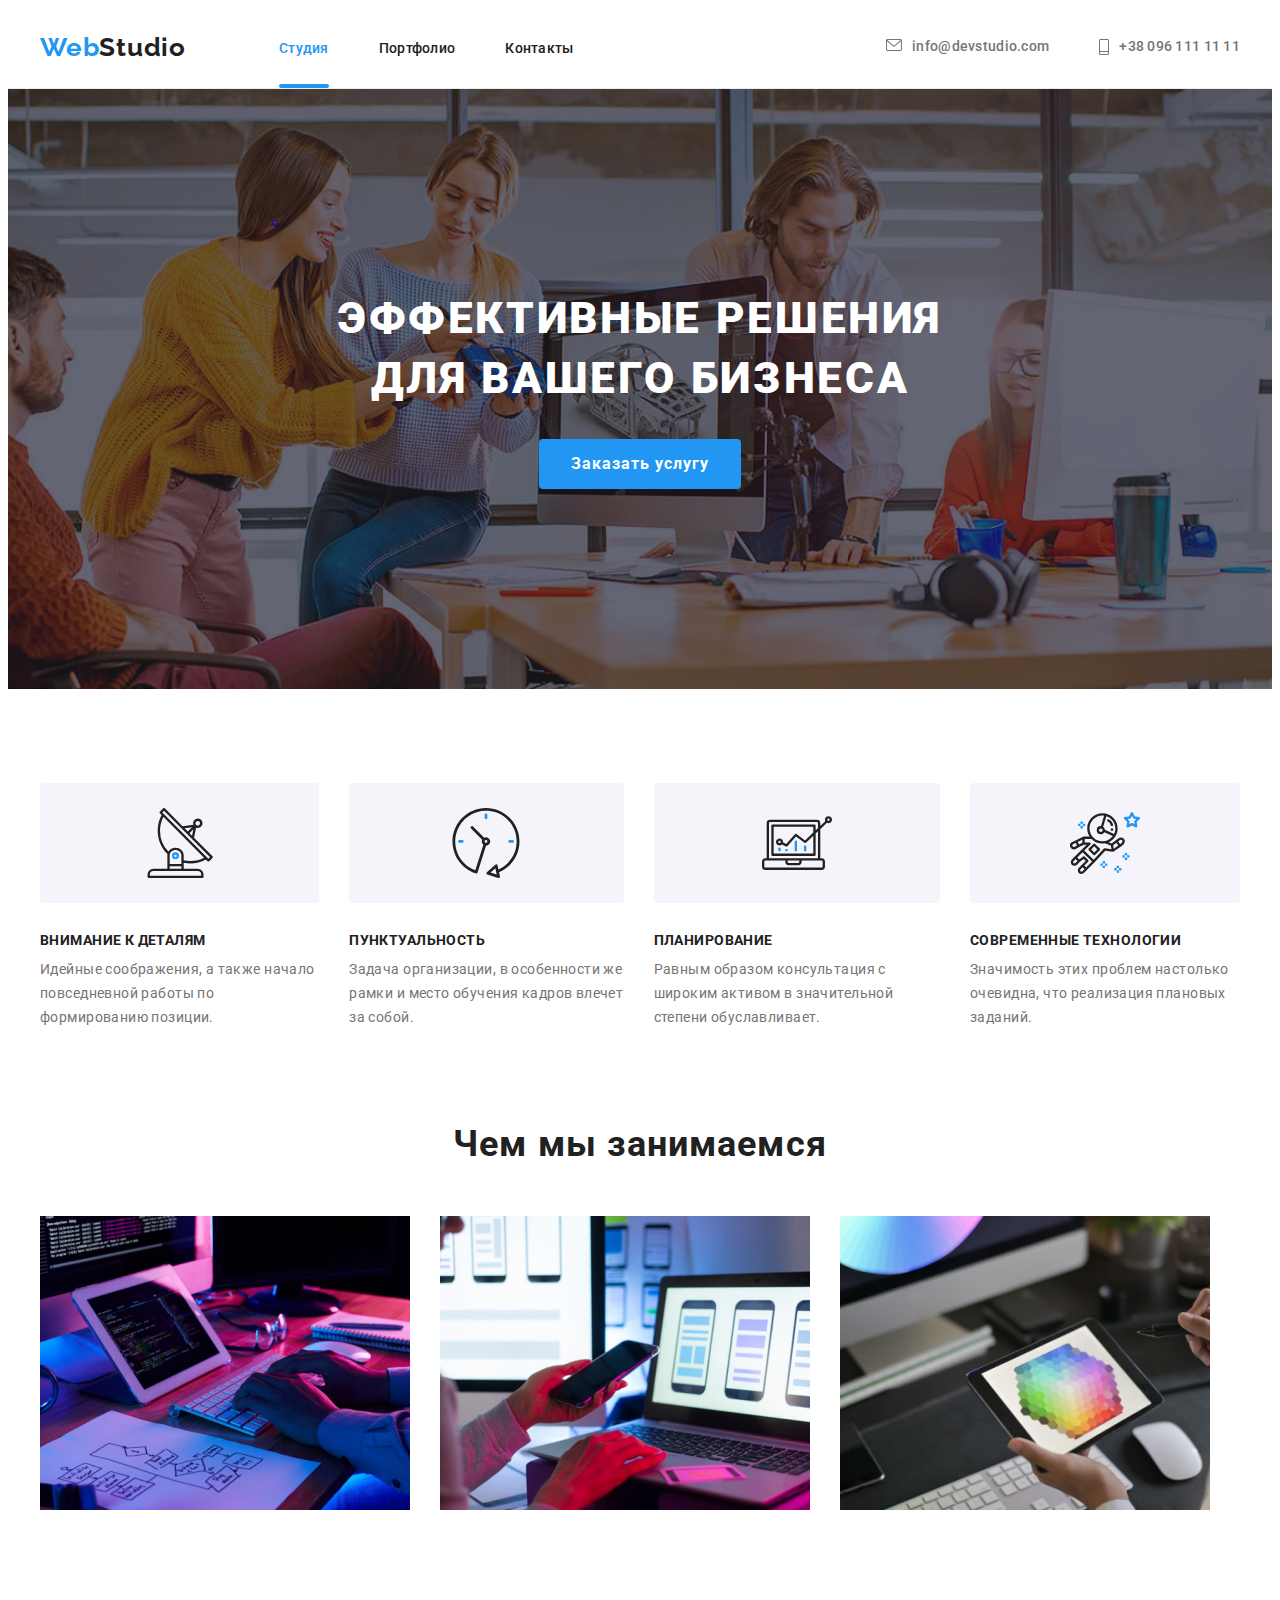
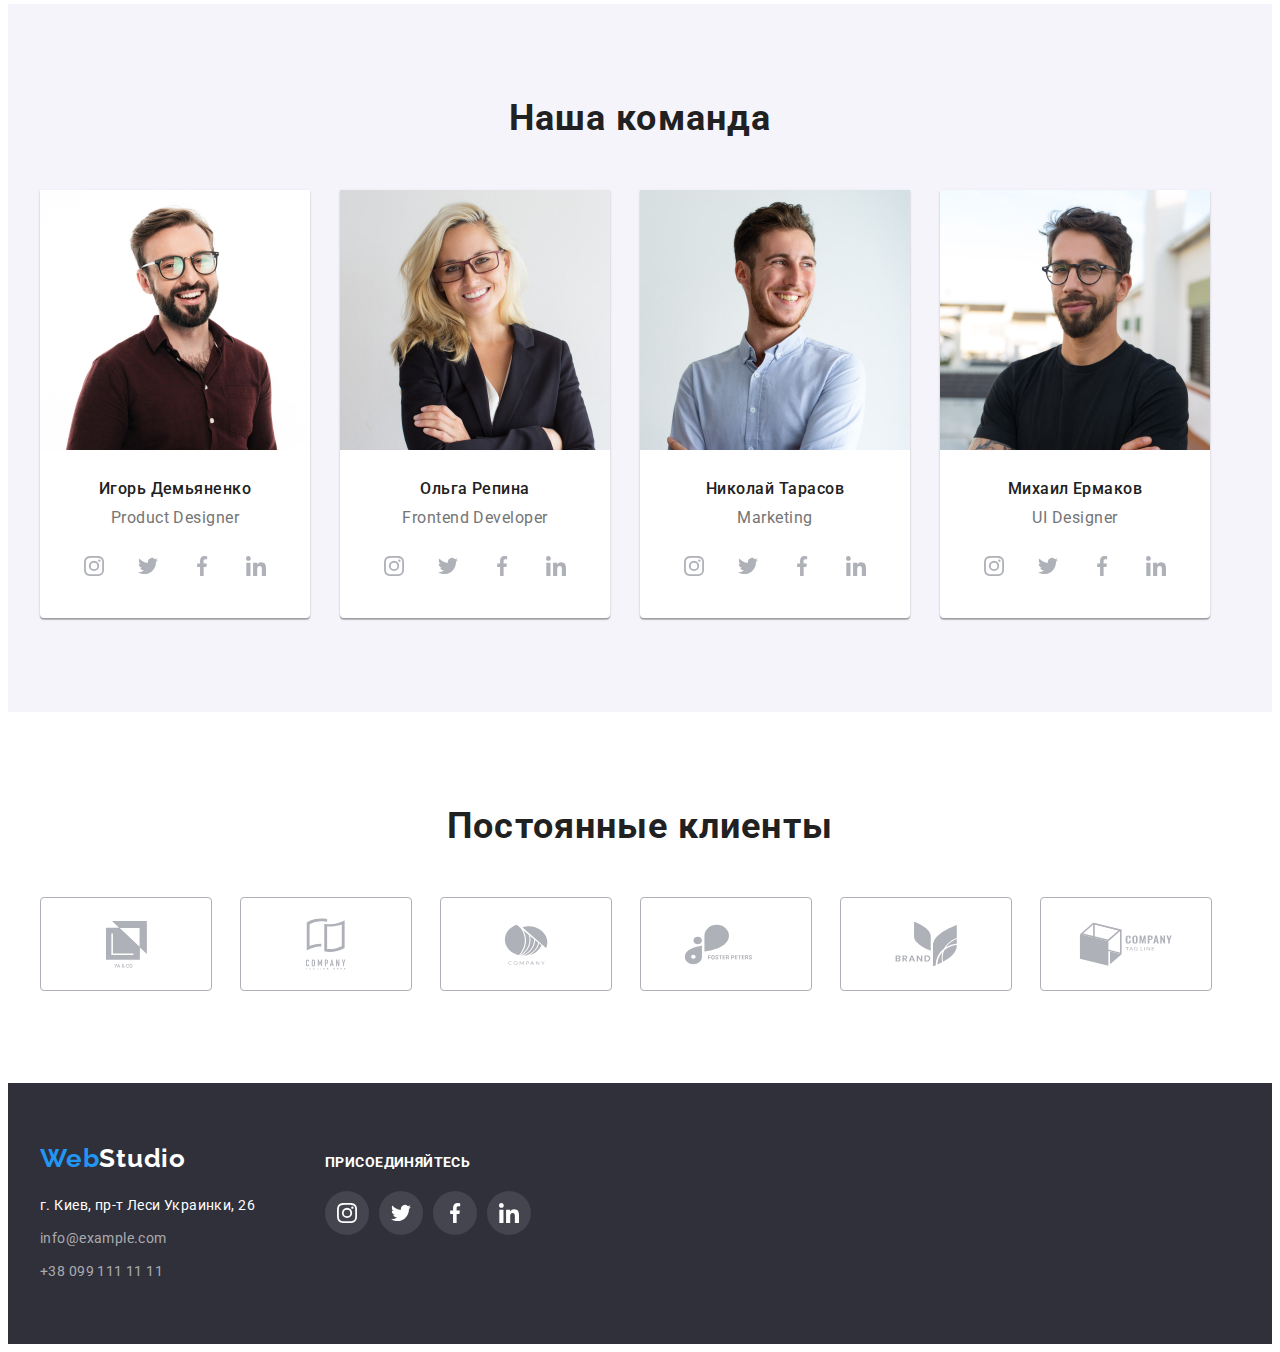
==== index.html @ 741b01f9 "Add files via upload" ====
<!DOCTYPE html>
<html lang="ru">

<head>
    <meta charset="UTF-8">
    <meta http-equiv="X-UA-Compatible" content="IE=edge">
    <meta name="viewport" content="width=device-width, initial-scale=1.0">
    <link rel="preconnect" href="https://fonts.googleapis.com">
    <link rel="preconnect" href="https://fonts.gstatic.com" crossorigin>
    <link rel="preconnect" href="https://fonts.googleapis.com">
    <link rel="preconnect" href="https://fonts.gstatic.com" crossorigin>
    <link href="https://fonts.googleapis.com/css2?family=Raleway:wght@100;200;300;600;700;800&family=Roboto:wght@400;500;700;900&display=swap" rel="stylesheet">
    <title>WebStudio</title>
    <link rel="stylesheet" href="https://cdnjs.cloudflare.com/ajax/libs/modern-normalize/1.1.0/modern-normalize.min.css" integrity="sha512-wpPYUAdjBVSE4KJnH1VR1HeZfpl1ub8YT/NKx4PuQ5NmX2tKuGu6U/JRp5y+Y8XG2tV+wKQpNHVUX03MfMFn9Q==" crossorigin="anonymous" referrerpolicy="no-referrer"
    />
    <link rel="stylesheet" href="./css/styles.css">

</head>

<body>
    <!--  HEADER  -->
    <header class="header box">
        <div class="container header-container">
            <a class="header-logo logo" href="./index.html" title="WebStudio"><span class="web">Web</span>Studio</a>
            <nav class="header-nav">
                <ul class="header-list">
                    <li class="header-item list">
                        <a href="./index.html" class="header-link link current" title="Студия">Студия</a>
                    </li>
                    <li class="header-item list">
                        <a href="./portfolio.html" class="header-link link" title="Портфолио">Портфолио</a>
                    </li>
                    <li class="header-item list">
                        <a href="#footer" class="header-link link" title="Контакты">Контакты</a>
                    </li>
                </ul>

            </nav>
            <ul class="header-list header-contacts">
                <li class="header-item list">
                    <a class="header-mail link" href="mailto:info@devstudio.com" title="info@devstudio.com"><svg class="header-soc-icon" width="16" height="12">
                        <use href="./image/main/icons.svg#icon-envelope"></use>
                        </svg>info@devstudio.com</a>
                </li>
                <li class="header-item list">
                    <a class="header-tel link" href="tel:+380961111111" title="+380961111111"><svg class="header-soc-icon" width="10" height="16">
                        <use href="./image/main/icons.svg#icon-Mobile"></use>
                        </svg>+38 096 111 11 11</a>
                </li>
            </ul>
        </div>

    </header>
    <main>
        <!-- HERO  -->
        <section class="hero box">
            <div class="container hero-container">
                <h1 class="hero-title">Эффективные решения <br> для вашего бизнеса</h1>
                <button type="button" class="hero-btn" data-modal-open>Заказать услугу</button></div>
        </section>
        <!-- BENEFITS  -->
        <section class="benefits box">
            <div class="container">
                <ul class="benefits-list">
                    <li class="benefits-item list">
                        <div class="benefits-soc-link link"><svg class="benefits-soc-icon" width="70" height="70">
                            <use href="./image/main/icons.svg#icon-antenna"></use>
                            </svg></div>
                        <h3 class="benefits-title title">Внимание к деталям</h3>
                        <p class="benefits-text">Идейные соображения, а также начало повседневной работы по формированию позиции.</p>
                    </li>

                    <li class="benefits-item list">
                        <div class="benefits-soc-link link"><svg class="benefits-soc-icon" width="70" height="70">
                            <use href="./image/main/icons.svg#icon-clock"></use>
                            </svg></div>
                        <h3 class="benefits-title title">Пунктуальность</h3>
                        <p class="benefits-text">Задача организации, в особенности же рамки и место обучения кадров влечет за собой.</p>
                    </li>

                    <li class="benefits-item list">
                        <div class="benefits-soc-link link"><svg class="benefits-soc-icon" width="70" height="70">
                            <use href="./image/main/icons.svg#icon-diagram"></use>
                            </svg></div>
                        <h3 class="benefits-title title">Планирование</h3>
                        <p class="benefits-text">Равным образом консультация с широким активом в значительной степени обуславливает.</p>
                    </li>

                    <li class="benefits-item list">
                        <div class="benefits-soc-link link"><svg class="benefits-soc-icon" width="70" height="70">
                            <use href="./image/main/icons.svg#icon-astronaut"></use>
                            </svg></div>
                        <h3 class="benefits-title title">Современные технологии</h3>
                        <p class="benefits-text">Значимость этих проблем настолько очевидна, что реализация плановых заданий.</p>
                    </li>
                </ul>
            </div>
        </section>
        <!-- WORK  -->
        <section class="work box">
            <div class="container">
                <h2 class="work-title title">Чем мы занимаемся</h2>
                <ul class="work-list">
                    <li class="work-item list"><img src="./image/main/img1.jpg" alt="work with laptop" width="370" height="294">
                        <div class="work-item-text">
                            <p>Десктопные приложения</p>
                        </div>
                    </li>
                    <li class="work-item list"><img src="./image/main/img2.jpg" alt="work with mobile" width="370" height="294">
                        <div class="work-item-text">
                            <p>Мобильные приложения</p>
                        </div>
                    </li>
                    <li class="work-item list"><img src="./image/main/img3.jpg" alt="work with tablet" width="370" height="294">
                        <div class="work-item-text">
                            <p>Дизайнерские решения</p>
                        </div>
                    </li>
                </ul>
            </div>
        </section>
        <!--  TEAM  -->
        <section class="team box">
            <div class="container">
                <h2 class="title">Наша команда</h2>
                <ul class="team-list">
                    <li class="team-item list">
                        <img src="./image/main/photo1.jpg" alt="Игорь Демьяненко" width="270" height="260">

                        <div class="team-item-text">
                            <h3 class="team-item-title ">Игорь Демьяненко</h3>
                            <p lang="en" class="team-text">Product Designer</p>
                            <ul class="team-soc-list list">
                                <li class="team-soc-item"><a href="" class="team-soc-link link"><svg class="team-soc-icon" width="20" height="20">
                                    <use href="./image/main/icons.svg#icon-instagram"></use>
                                    </svg></a></li>
                                <li class="team-soc-item">
                                    <a href="" class="team-soc-link link"><svg class="team-soc-icon" width="20" height="20">
                                        <use href="./image/main/icons.svg#icon-twitter"></use>
                                        </svg></a>
                                </li>
                                <li class="team-soc-item">
                                    <a href="" class="team-soc-link link"><svg class="team-soc-icon" width="20" height="20">
                                        <use href="./image/main/icons.svg#icon-facebook"></use>
                                        </svg></a>
                                </li>
                                <li class="team-soc-item">
                                    <a href="" class="team-soc-link link"><svg class="team-soc-icon" width="20" height="20">
                                        <use href="./image/main/icons.svg#icon-linkedin"></use>
                                        </svg></a>
                                </li>
                            </ul>
                        </div>
                    </li>
                    <li class="team-item list">
                        <img src="./image/main/photo2.jpg" alt="Ольга Репина" width="270" height="260">
                        <div class="team-item-text">
                            <h3 class="team-item-title ">Ольга Репина</h3>
                            <p lang="en" class="team-text">Frontend Developer</p>
                            <ul class="team-soc-list list">
                                <li class="team-soc-item"><a href="" class="team-soc-link link"><svg class="team-soc-icon" width="20" height="20">
                                    <use href="./image/main/icons.svg#icon-instagram"></use>
                                    </svg></a></li>
                                <li class="team-soc-item">
                                    <a href="" class="team-soc-link link"><svg class="team-soc-icon" width="20" height="20">
                                        <use href="./image/main/icons.svg#icon-twitter"></use>
                                        </svg></a>
                                </li>
                                <li class="team-soc-item">
                                    <a href="" class="team-soc-link link"><svg class="team-soc-icon" width="20" height="20">
                                        <use href="./image/main/icons.svg#icon-facebook"></use>
                                        </svg></a>
                                </li>
                                <li class="team-soc-item">
                                    <a href="" class="team-soc-link link"><svg class="team-soc-icon" width="20" height="20">
                                        <use href="./image/main/icons.svg#icon-linkedin"></use>
                                        </svg></a>
                                </li>
                            </ul>
                        </div>

                    </li>
                    <li class="team-item list">
                        <img src="./image/main/photo3.jpg" alt="Николай Тарасов" width="270" height="260">
                        <div class="team-item-text">
                            <h3 class="team-item-title ">Николай Тарасов</h3>
                            <p lang="en" class="team-text">Marketing</p>
                            <ul class="team-soc-list list">
                                <li class="team-soc-item"><a href="" class="team-soc-link link"><svg class="team-soc-icon" width="20" height="20">
                                    <use href="./image/main/icons.svg#icon-instagram"></use>
                                    </svg></a></li>
                                <li class="team-soc-item">
                                    <a href="" class="team-soc-link link"><svg class="team-soc-icon" width="20" height="20">
                                        <use href="./image/main/icons.svg#icon-twitter"></use>
                                        </svg></a>
                                </li>
                                <li class="team-soc-item">
                                    <a href="" class="team-soc-link link"><svg class="team-soc-icon" width="20" height="20">
                                        <use href="./image/main/icons.svg#icon-facebook"></use>
                                        </svg></a>
                                </li>
                                <li class="team-soc-item">
                                    <a href="" class="team-soc-link link"><svg class="team-soc-icon" width="20" height="20">
                                        <use href="./image/main/icons.svg#icon-linkedin"></use>
                                        </svg></a>
                                </li>
                            </ul>
                        </div>

                    </li>
                    <li class="team-item list">
                        <img src="./image/main/photo4.jpg" alt="Михаил Ермаков" width="270" height="260">
                        <div class="team-item-text">
                            <h3 class="team-item-title ">Михаил Ермаков</h3>
                            <p lang="en" class="team-text">UI Designer</p>
                            <ul class="team-soc-list list">
                                <li class="team-soc-item"><a href="" class="team-soc-link link"><svg class="team-soc-icon" width="20" height="20">
                                    <use href="./image/main/icons.svg#icon-instagram"></use>
                                    </svg></a></li>
                                <li class="team-soc-item">
                                    <a href="" class="team-soc-link link"><svg class="team-soc-icon" width="20" height="20">
                                        <use href="./image/main/icons.svg#icon-twitter"></use>
                                        </svg></a>
                                </li>
                                <li class="team-soc-item">
                                    <a href="" class="team-soc-link link"><svg class="team-soc-icon" width="20" height="20">
                                        <use href="./image/main/icons.svg#icon-facebook"></use>
                                        </svg></a>
                                </li>
                                <li class="team-soc-item">
                                    <a href="" class="team-soc-link link"><svg class="team-soc-icon" width="20" height="20">
                                        <use href="./image/main/icons.svg#icon-linkedin"></use>
                                        </svg></a>
                                </li>
                            </ul>
                        </div>

                    </li>
                </ul>
            </div>
        </section>
        <section class="customers">
            <div class="container">
                <h2 class="title">Постоянные клиенты</h2>
                <ul class="customers-list list">
                    <li class="customers-item">
                        <a href="" class="customers-soc-link link"><svg class="customers-soc-icon" width="41" height="47">
                            <use href="./image/main/icons.svg#icon-union"></use>
                            </svg>
                        </a>
                    </li>
                    <li class="customers-item">
                        <a href="" class="customers-soc-link link"><svg class="customers-soc-icon" width="40" height="52">
                            <use href="./image/main/icons.svg#icon-tagline"></use>
                            </svg>
                        </a>
                    </li>
                    <li class="customers-item">
                        <a href="" class="customers-soc-link link"><svg class="customers-soc-icon" width="44" height="41">
                            <use href="./image/main/icons.svg#icon-company"></use>
                            </svg>
                        </a>
                    </li>
                    <li class="customers-item">
                        <a href="" class="customers-soc-link link"><svg class="customers-soc-icon" width="85" height="41">
                            <use href="./image/main/icons.svg#icon-foster"></use>
                            </svg>
                        </a>
                    </li>
                    <li class="customers-item">
                        <a href="" class="customers-soc-link link"><svg class="customers-soc-icon" width="63" height="46">
                            <use href="./image/main/icons.svg#icon-brand"></use>
                            </svg>
                        </a>
                    </li>
                    <li class="customers-item">
                        <a href="" class="customers-soc-link link"><svg class="customers-soc-icon" width="94" height="44">
                            <use href="./image/main/icons.svg#icon-taglines"></use>
                            </svg>
                        </a>
                    </li>
                </ul>
            </div>
        </section>
    </main>
    <!--  FOOTER  -->
    <footer id="footer" class="footer box">
        <div class="container footer-container">
            <div class="footer-left">
                <a class="footer-logo logo" href="./index.html" title="WebStudio"><span class="web">Web</span>Studio</a>
                <address class="footer-adress">
                <ul class="footer-list">
                    <li class="footer-item  list"><a class="footer-link address link" href="https://goo.gl/maps/a2TNtpJiLEumgx8t8" target="_blank" rel="noopener nofollow noreferree">г. Киев, пр-т Леси Украинки, 26</a></li>
                    <li class="footer-item list"><a class="footer-link link" href="mailto:info@example.com" title="info@devstudio.com">info@example.com</a></li>
                        <li class="footer-item list"><a class="footer-link link" href="tel:+380991111111" title="+38 099 111 11 11">+38 099 111 11 11</a></li> 
                </ul>
            </address></div>
            <div class="footer-right">
                <h3 class="footer-title">присоединяйтесь</h3>
                <ul class="footer-soc-list list">
                    <li class="footer-soc-item"><a href="" class="footer-soc-link link"><svg class="team-soc-icon" width="20" height="20">
        <use href="./image/main/icons.svg#icon-instagram"></use>
        </svg></a></li>
                    <li class="footer-soc-item">
                        <a href="" class="footer-soc-link link"><svg class="footer-soc-icon" width="20" height="20">
            <use href="./image/main/icons.svg#icon-twitter"></use>
            </svg></a>
                    </li>
                    <li class="footer-soc-item">
                        <a href="" class="footer-soc-link link"><svg class="footer-soc-icon" width="20" height="20">
            <use href="./image/main/icons.svg#icon-facebook"></use>
            </svg></a>
                    </li>
                    <li class="footer-soc-item">
                        <a href="" class="footer-soc-link link"><svg class="footer-soc-icon" width="20" height="20">
            <use href="./image/main/icons.svg#icon-linkedin"></use>
            </svg></a>
                    </li>
                </ul>
            </div>
        </div>
    </footer>
    <div class="backdrop is-hidden" data-modal>
        <div class="modal">
            <button class="close" data-modal-close><img src="./image/main/close.svg" alt="close"></button>
        </div>
    </div>
    <script src="./js/modal.js"></script>
</body>

</html>
---- css/styles.css ----
:root {
    --accent-color: #2196F3;
}

body {
    font-family: 'Roboto', sans-serif;
    color: #212121;
}

h1,
h2,
h3,
h4,
h5,
h6,
p {
    margin: 0;
    padding: 0;
}

.container {
    width: 1200px;
    margin-left: auto;
    margin-right: auto;
    padding: 0 15px;
}

ul,
ol {
    margin: 0;
    padding-left: 0;
}

img {
    display: block;
}

.list {
    list-style: none;
}

.link {
    text-decoration: none;
}

.logo {
    text-decoration: none;
    color: #212121;
    font-family: 'Raleway', sans-serif;
    font-weight: 700;
    font-size: 26px;
    line-height: 1.19;
    letter-spacing: 0.03em;
}

.web {
    color: #2196F3;
}

.title {
    font-weight: 700;
    font-size: 36px;
    line-height: 1.16;
    letter-spacing: 0.03em;
    margin-bottom: 50px;
    text-align: center;
}


/* ------------------HEADER--------------------- */

.header {
    border-bottom: 1px solid #ECECEC;
    padding-top: 24px;
    padding-bottom: 25px;
}

.header-container {
    display: flex;
    align-items: center;
}

.header-logo {
    margin-right: 93px;
}

.header-list {
    display: flex;
}

.header-contacts {
    margin-left: auto;
}

.header-item:not(:last-child) {
    margin-right: 50px;
}

.header-link {
    font-weight: 500;
    font-size: 14px;
    line-height: 1.14;
    letter-spacing: 0.02em;
    color: #212121;
    padding-top: 32px;
    padding-bottom: 32px;
    position: relative;
    transition: color 250ms cubic-bezier(0.4, 0, 0.2, 1);
}

.header-link::after {
    content: '';
    position: absolute;
    left: 0;
    bottom: 0;
    width: 100%;
    height: 4px;
    background-color: #2196F3;
    border-radius: 2px;
    opacity: 0;
    transition: opacity 250ms cubic-bezier(0.4, 0, 0.2, 1);
}

.current {
    color: var(--accent-color);
}

.current::after {
    content: '';
    position: absolute;
    left: 0;
    bottom: 0;
    width: 100%;
    height: 4px;
    background-color: #2196F3;
    border-radius: 2px;
    opacity: 1;
}

.header-mail,
.header-tel {
    font-weight: 500;
    font-size: 14px;
    line-height: 1.14;
    letter-spacing: 0.02em;
    color: #757575;
    display: flex;
    flex-direction: row;
    fill: currentColor;
    transition: color 250ms cubic-bezier(0.4, 0, 0.2, 1);
}

.header-soc-icon {
    fill: currentColor;
    margin-right: 10px;
}

.header-link:hover,
.header-mail:hover,
.header-tel:hover,
.header-link:focus,
.header-mail:focus,
.header-tel:focus {
    color: var(--accent-color);
}

.header-link:hover::after,
.header-link:focus::after {
    opacity: 1;
}


/* ------------------HERO--------------------- */

.hero {
    background-color: #2F303A;
    padding-top: 200px;
    padding-bottom: 200px;
    text-align: center;
    background-image: linear-gradient(rgba(47, 48, 58, 0.4), rgba(47, 48, 58, 0.4)), url(../image/main/bghero.jpg);
    background-size: cover;
    background-repeat: no-repeat;
    background-position: center;
    max-width: 1600px;
    margin: 0 auto;
}

.hero-title {
    font-weight: 900;
    font-size: 44px;
    line-height: 1.36;
    letter-spacing: 0.06em;
    text-transform: uppercase;
    color: #fff;
    margin-bottom: 30px;
}

.hero-btn {
    font-family: inherit;
    font-weight: 700;
    font-size: 16px;
    line-height: 1.87;
    letter-spacing: 0.06em;
    border-radius: 4px;
    border: none;
    padding: 10px 32px;
    cursor: pointer;
    background-color: var(--accent-color);
    color: #fff;
}

.hero-btn:hover,
.hero-btn:focus {
    box-shadow: 0px 4px 4px rgba(0, 0, 0, 0.15);
}


/* ------------------BENEFITS--------------------- */

.benefits {
    padding-top: 94px;
}

.benefits-list {
    display: flex;
}

.benefits-item {
    min-width: 270px;
}

.benefits-item:not(:last-child) {
    margin-right: 30px;
}

.benefits-soc-link {
    display: flex;
    align-items: center;
    justify-content: center;
    background-color: #F5F4FA;
    border-radius: 4px;
    width: 100%;
    height: 120px;
    margin-bottom: 30px;
}

.benefits-title {
    font-weight: 700;
    font-size: 14px;
    line-height: 1.14;
    letter-spacing: 0.03em;
    text-transform: uppercase;
    margin-bottom: 10px;
    text-align: left;
}

.benefits-text {
    font-size: 14px;
    line-height: 1.71;
    letter-spacing: 0.03em;
    color: #757575;
}


/* ------------------WORK--------------------- */

.work {
    padding-top: 94px;
    padding-bottom: 94px;
    text-align: center;
}

.work-title {
    margin-bottom: 50px;
}

.work-list {
    display: flex;
    flex-wrap: wrap;
}

.work-item {
    flex-basis: calc(100% / 4 - 30px);
    margin-right: 30px;
    position: relative;
}

.work-item:nth-child(3n) {
    margin-right: 0;
}

.work-item-text::before {
    content: '';
    position: absolute;
    width: 100%;
    height: 100%;
    left: 0;
    bottom: 0;
    opacity: 0;
}

.work-item-text p {
    position: absolute;
    left: 0;
    bottom: 0;
    opacity: 0;
    width: 100%;
    padding-top: 23px;
    padding-bottom: 23px;
    font-weight: 700;
    font-size: 14px;
    line-height: 1.14;
    letter-spacing: 0.03em;
    text-transform: uppercase;
    color: #FFFFFF;
    z-index: 1;
    background-color: rgba(47, 48, 58, 0.8);
    transition: opacity 250ms cubic-bezier(0.4, 0, 0.2, 1);
}

.work-item:hover .work-item-text p {
    opacity: 1;
}


/* ------------------TEAM--------------------- */

.team {
    padding-top: 94px;
    padding-bottom: 94px;
    background-color: #F5F4FA;
}

.team-list {
    display: flex;
    flex-wrap: wrap;
}

.team-item {
    max-width: 270px;
    background-color: #fff;
    border-radius: 0px 0px 4px 4px;
    flex-basis: calc(100% / 4 - 30px);
    margin-right: 30px;
    box-shadow: 0px 1px 3px rgba(0, 0, 0, 0.12), 0px 1px 1px rgba(0, 0, 0, 0.14), 0px 2px 1px rgba(0, 0, 0, 0.2);
}

.team-item:nth-child(4n) {
    margin-right: 0;
}

.team-item-text {
    padding-top: 30px;
    padding-bottom: 30px;
    text-align: center;
}

.team-item-title {
    font-size: 16px;
    font-weight: 500;
    line-height: 1.18;
    letter-spacing: 0.03em;
    margin-bottom: 10px;
}

.team-text {
    line-height: 1.18;
    letter-spacing: 0.03em;
    color: #757575;
    margin-bottom: 16px;
}

.team-soc-list {
    display: flex;
    justify-content: center;
}

.team-soc-item {
    width: 44px;
    height: 44px;
    margin-right: 10px;
}

.team-soc-item:last-child {
    margin-right: 0;
}

.team-soc-link {
    width: 100%;
    height: 100%;
    background-color: #FFFFFF;
    border-radius: 50%;
    display: flex;
    align-items: center;
    justify-content: center;
    color: #AFB1B8;
    transition: color 250ms cubic-bezier(0.4, 0, 0.2, 1), background-color 250ms cubic-bezier(0.4, 0, 0.2, 1);
}

.team-soc-icon {
    fill: currentColor;
}

.team-soc-link:hover,
.team-soc-link:focus {
    color: #FFFFFF;
    background-color: var(--accent-color);
}


/* ------------------CUSTOMERS--------------------- */

.customers {
    padding-top: 94px;
    padding-bottom: 94px;
}

.customers-list {
    display: flex;
}

.customers-item {
    width: 170px;
    height: 92px;
}

.customers-item:not(:last-child) {
    margin-right: 30px;
}

.customers-soc-link {
    display: flex;
    align-items: center;
    justify-content: center;
    width: 100%;
    height: 100%;
    border: 1px solid #AFB1B8;
    border-radius: 4px;
    color: #afb1b8;
    transition: color 250ms cubic-bezier(0.4, 0, 0.2, 1), border 250ms cubic-bezier(0.4, 0, 0.2, 1);
}

.customers-soc-icon {
    fill: currentColor;
}

.customers-soc-link:hover,
.customers-soc-link:focus {
    color: var(--accent-color);
    border: 1px solid var(--accent-color);
}


/* ------------------FOOTER--------------------- */

.footer {
    background-color: #2F303A;
    padding-top: 60px;
    padding-bottom: 60px;
}

.footer-container {
    display: flex;
    align-items: baseline;
}

.footer-logo {
    display: inline-block;
    color: #fff;
    margin-bottom: 20px;
}

address {
    font-style: normal;
    font-size: 14px;
    line-height: 1.71;
    letter-spacing: 0.03em;
}

.footer-item:not(:last-child) {
    margin-bottom: 9px;
}

.footer-link {
    color: rgba(255, 255, 255, 0.6);
}

.address {
    color: #fff;
}

.footer-right {
    margin-left: 70px;
}

.footer-title {
    font-size: 14px;
    line-height: 1.14;
    letter-spacing: 0.03em;
    text-transform: uppercase;
    color: #FFFFFF;
    margin-bottom: 20px;
}

.footer-soc-list {
    display: flex;
}

.footer-soc-list {
    display: flex;
    justify-content: center;
}

.footer-soc-item {
    width: 44px;
    height: 44px;
    margin-right: 10px;
}

.footer-soc-item:last-child {
    margin-right: 0;
}

.footer-soc-link {
    width: 100%;
    height: 100%;
    background-color: rgba(255, 255, 255, 0.1);
    border-radius: 50%;
    display: flex;
    align-items: center;
    justify-content: center;
    color: #FFF;
    transition: background-color 250ms cubic-bezier(0.4, 0, 0.2, 1);
}

.footer-soc-icon {
    fill: currentColor;
}

.footer-soc-link:hover,
.footer-soc-link:focus {
    background-color: var(--accent-color);
}


/* ------------------PORTFOLIO--------------------- */

.portfolio {
    padding-top: 94px;
    padding-bottom: 94px;
}

.portfolio-list-button {
    display: flex;
    justify-content: center;
    margin-bottom: 50px;
    border-radius: 4px;
}

.portfolio-button button {
    font-family: inherit;
    border: none;
    font-weight: 500;
    font-size: 16px;
    line-height: 1.62;
    letter-spacing: 0.03em;
    border-radius: 4px;
    background-color: #F5F4FA;
    padding: 6px 22px;
    cursor: pointer;
    box-shadow: none;
    transition: color 250ms cubic-bezier(0.4, 0, 0.2, 1), background-color 250ms cubic-bezier(0.4, 0, 0.2, 1), box-shadow 250ms cubic-bezier(0.4, 0, 0.2, 1);
}

.portfolio-button:not(:last-child) {
    margin-right: 8px;
}

.portfolio-button button:hover,
.portfolio-button button:focus {
    background-color: var(--accent-color);
    box-shadow: 0px 3px 1px rgba(0, 0, 0, 0.1), 0px 1px 2px rgba(0, 0, 0, 0.08), 0px 2px 2px rgba(0, 0, 0, 0.12);
    color: #fff;
}

.portfolio-card-text {
    padding: 20px 24px;
    border: 1px solid #EEEEEE;
    border-top: none;
}

.portfolio-list {
    display: flex;
    flex-wrap: wrap;
}

.portfolio-item {
    max-width: 370px;
    flex-basis: calc(100% / 3 - 30px);
    margin-left: 30px;
    margin-top: 30px;
}

.portfolio-item a {
    display: block;
    text-decoration: none;
    transition: box-shadow 250ms cubic-bezier(0.4, 0, 0.2, 1);
}

.portfolio-item a:hover,
.portfolio-item a:focus,
.portfolio-item a:hover .portfolio-item-hover-text,
.portfolio-item a:focus .portfolio-item-hover-text,
.portfolio-button:hover,
.portfolio-button:focus {
    opacity: 1;
    transform: translateY(0);
    box-shadow: 0px 1px 1px rgba(0, 0, 0, 0.12), 0px 4px 4px rgba(0, 0, 0, 0.06), 1px 4px 6px rgba(0, 0, 0, 0.16);
}

.portfolio-item:nth-child(3n + 1) {
    margin-left: 0;
}

.portfolio-item:nth-child(-n + 3) {
    margin-top: 0;
}

.portfolio-item-img {
    position: relative;
    overflow: hidden;
}

.portfolio-item-hover-text {
    position: absolute;
    padding: 63px 24px;
    top: 0;
    left: 0;
    opacity: 0;
    width: 100%;
    height: 100%;
    font-size: 18px;
    line-height: 1.56;
    letter-spacing: 0.03em;
    color: #FFFFFF;
    background-color: rgba(33, 150, 243, 0.9);
    transform: translateY(100%);
    transition: opacity 250ms cubic-bezier(0.4, 0, 0.2, 1), transform 250ms cubic-bezier(0.4, 0, 0.2, 1);
}

.portfolio-item-title {
    font-weight: 700;
    font-size: 18px;
    line-height: 2;
    letter-spacing: 0.06em;
    margin-bottom: 4px;
    color: #212121;
}

.portfolio-item-text {
    line-height: 1.88;
    letter-spacing: 0.03em;
    color: #757575;
}


/* ------------------BACKDROP--------------------- */

.backdrop {
    position: fixed;
    top: 0;
    left: 0;
    width: 100%;
    height: 100%;
    background-color: rgba(0, 0, 0, 0.2);
    transition: opacity 250ms cubic-bezier(0.4, 0, 0.2, 1), visibility 250ms cubic-bezier(0.4, 0, 0.2, 1);
}

.backdrop.is-hidden {
    visibility: hidden;
    opacity: 0;
    pointer-events: none;
}

.backdrop.is-hidden .modal {
    transform: translate(-50%, -50%) scale(0.9);
}

.modal {
    position: relative;
    position: absolute;
    top: 50%;
    left: 50%;
    min-width: 528px;
    min-height: 581px;
    background-color: #fff;
    box-shadow: 0px 1px 3px rgba(0, 0, 0, 0.12), 0px 1px 1px rgba(0, 0, 0, 0.14), 0px 2px 1px rgba(0, 0, 0, 0.2);
    border-radius: 4px;
    transform: translate(-50%, -50%) scale(1);
    transition: transform 250ms cubic-bezier(0.4, 0, 0.2, 1);
}

.modal button {
    cursor: pointer;
    padding: 0;
    background-color: #fff;
    border: none;
    position: absolute;
    right: 0;
    top: 0;
    margin-top: 8px;
    margin-right: 8px;
    border-radius: 25px;
}

.close img {
    border-radius: 25px;
}
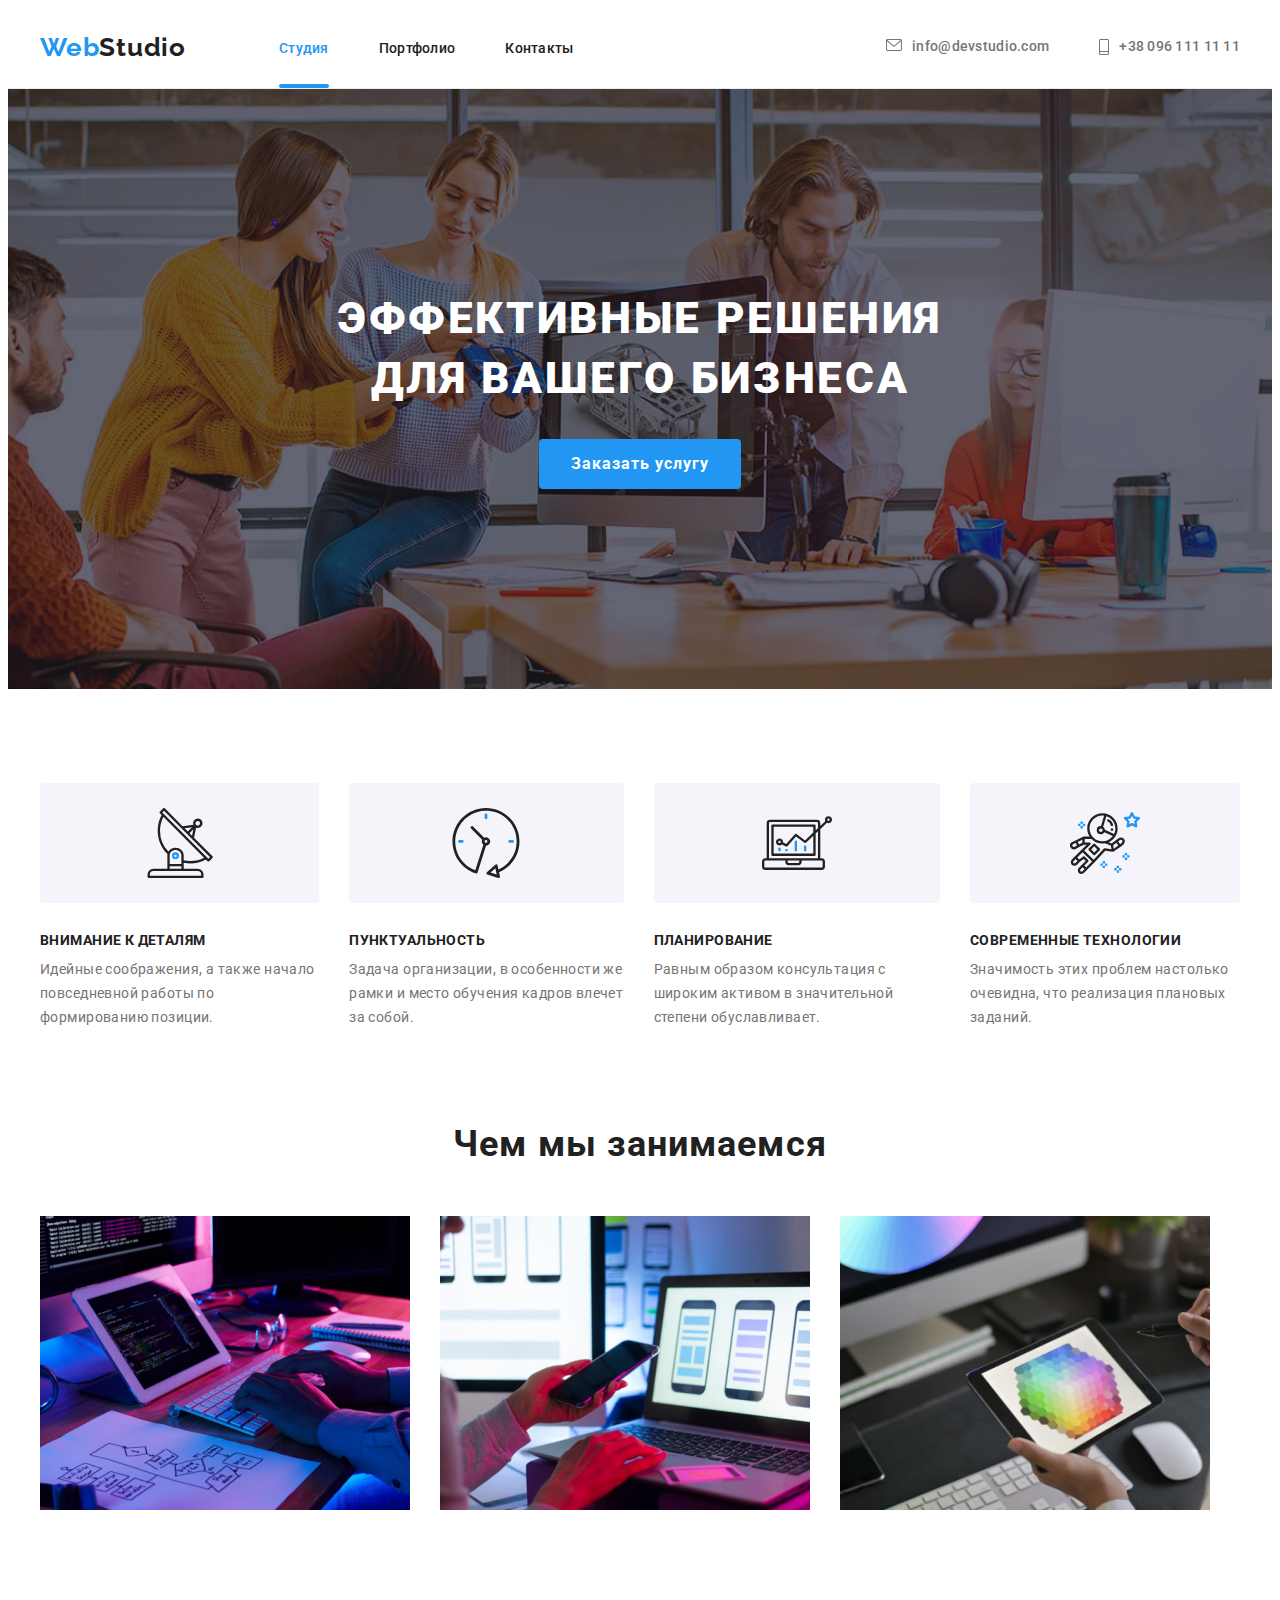
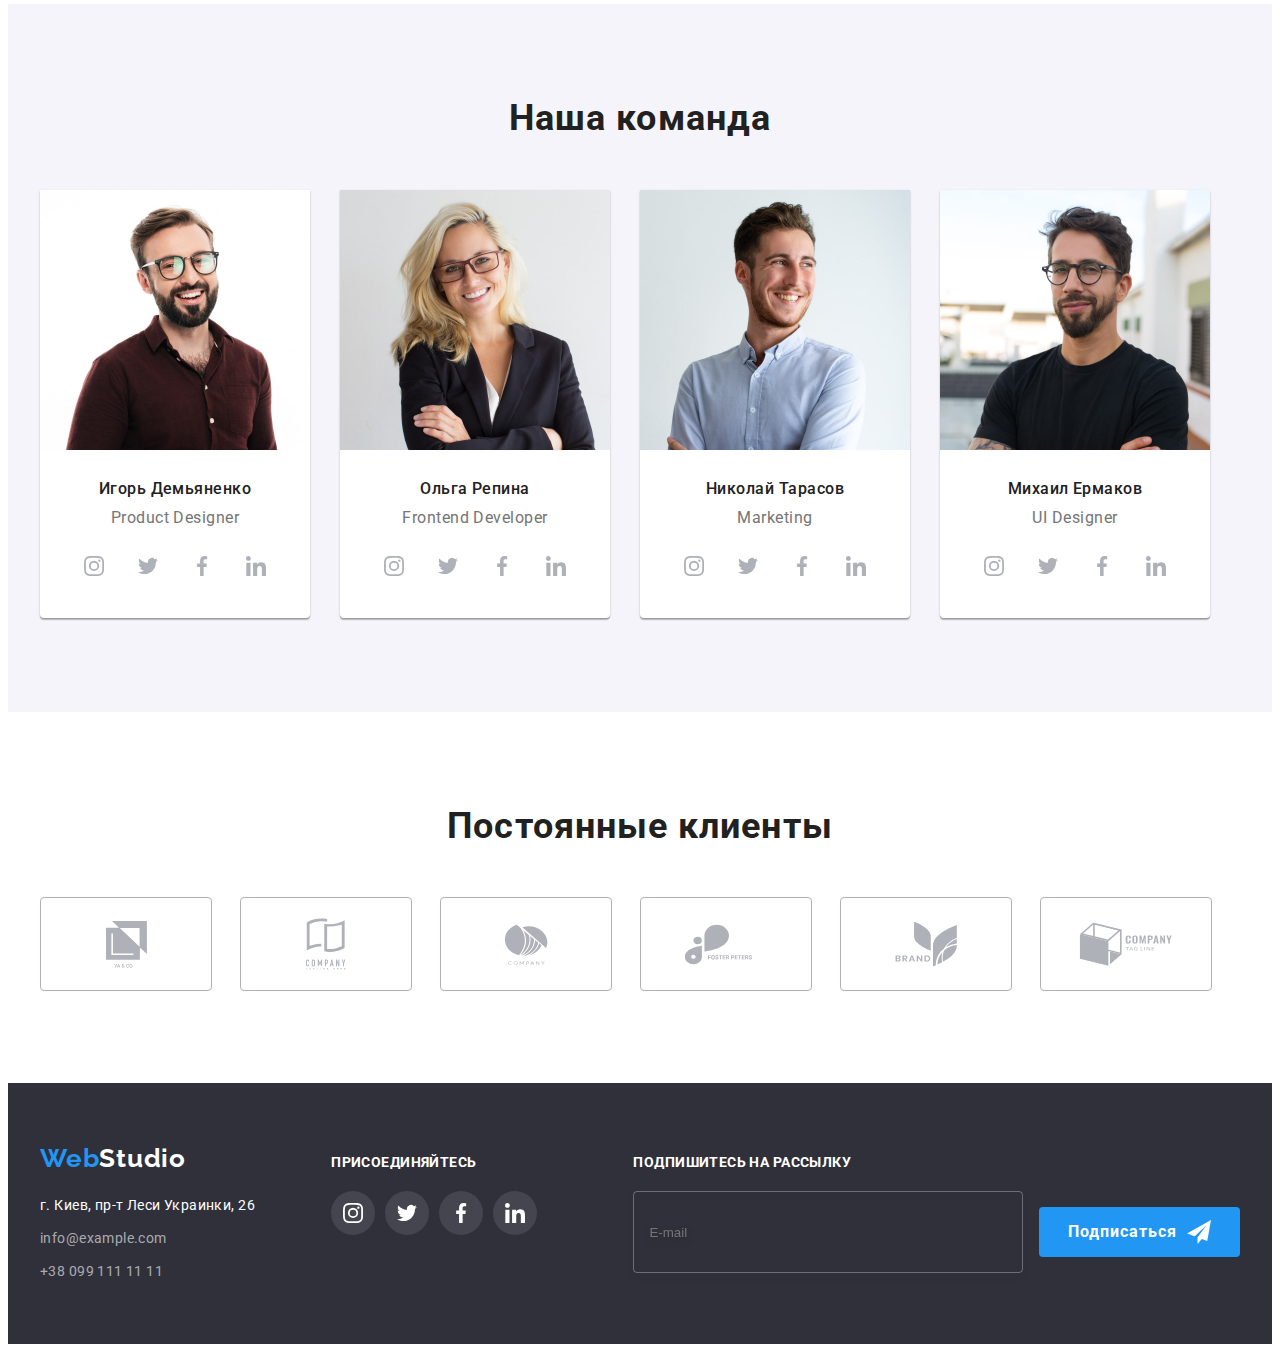
==== commit c0808240: "add input form" ====
--- a/index.html
+++ b/index.html
@@ -295,7 +295,7 @@
                         <li class="footer-item list"><a class="footer-link link" href="tel:+380991111111" title="+38 099 111 11 11">+38 099 111 11 11</a></li> 
                 </ul>
             </address></div>
-            <div class="footer-right">
+            <div class="footer-center">
                 <h3 class="footer-title">присоединяйтесь</h3>
                 <ul class="footer-soc-list list">
                     <li class="footer-soc-item"><a href="" class="footer-soc-link link"><svg class="team-soc-icon" width="20" height="20">
@@ -318,11 +318,66 @@
                     </li>
                 </ul>
             </div>
+            <div class="footer-right">
+                <h3 class="footer-title">Подпишитесь на рассылку</h3>
+                <form>
+
+                    <input type="text" class="input" name="user-name" required id="user-name" placeholder="E-mail">
+                    <button type="button" class="footer-btn">Подписаться <span class="icon"></span></button>
+
+                </form>
+            </div>
+
+        </div>
         </div>
     </footer>
     <div class="backdrop is-hidden" data-modal>
         <div class="modal">
-            <button class="close" data-modal-close><img src="./image/main/close.svg" alt="close"></button>
+
+            <button type="button" class="modal-close-btn" data-modal-close><img src="./image/main/close.svg" alt="close"></button>
+            <p class="modal-title">Оставьте свои данные, мы вам перезвоним</p>
+            <form>
+                <div class="modal-field">
+                    <label for="user-name" class="modal-label">Имя</label>
+                    <div class="input-wrap">
+                        <input type="text" class="modal-input" name="user-name" required id="user-name">
+                        <svg class="modal-icon" width="18" height="18">
+                        <use href="./image/main/icons.svg#icon-person"></use>
+                    </svg>
+                    </div>
+                </div>
+                <div class="modal-field">
+                    <label for="user-tel" class="modal-label">Телефон</label>
+                    <div class="input-wrap">
+                        <input type="tel" class="modal-input" name="user-tel" required pattern="[\+]\d{3}\s[\(]\d{2}[\)]\s\d{3}[\-]\d{2}[\-]\d{2}" title="+38 (050) 222-22-22" id="user-tel">
+                        <svg class="modal-icon" width="18" height="18">
+                        <use href="./image/main/icons.svg#icon-phone"></use>
+                    </svg>
+                    </div>
+                </div>
+                <div class="modal-field">
+                    <label for="user-email" class="modal-label">Почта</label>
+                    <div class="input-wrap">
+                        <input type="email" class="modal-input" name="user-email" id="user-email">
+                        <svg class="modal-icon" width="18" height="18">
+                        <use href="./image/main/icons.svg#icon-email"></use>
+                    </svg>
+                    </div>
+                </div>
+                <div class="modal-field">
+                    <label for="user-text" class="modal-label">Комментарий</label>
+                    <textarea name="user-text" id="user-text" class="modal-text" placeholder="Введите текст"></textarea>
+                </div>
+                <div class="modal-field">
+                    <input type="checkbox" name="privacy" value="true" class="modal-check visually-hidden" id="privacy">
+                    <label for="privacy" class="check-test"> 
+                          <span> <svg class="check-icon" width="11" height="8">
+                        <use href="./image/main/icons.svg#icon-check"></use>
+                    </svg></span>
+                        Соглашаюсь с рассылкой и принимаю  <a href="#"> Условия договора</a></label>
+                </div>
+                <button type="submit" class="hero-btn btn">Отправить</button>
+            </form>
         </div>
     </div>
     <script src="./js/modal.js"></script>
--- a/css/styles.css
+++ b/css/styles.css
@@ -64,6 +64,19 @@
     letter-spacing: 0.03em;
     margin-bottom: 50px;
     text-align: center;
+}
+
+.visually-hidden {
+    position: absolute;
+    white-space: nowrap;
+    width: 1px;
+    height: 1px;
+    overflow: hidden;
+    border: 0;
+    padding: 0;
+    clip: rect(0 0 0 0);
+    clip-path: inset(50%);
+    margin: -1px;
 }
 
 
@@ -462,6 +475,7 @@
 .footer-container {
     display: flex;
     align-items: baseline;
+    justify-content: space-between;
 }
 
 .footer-logo {
@@ -489,7 +503,7 @@
     color: #fff;
 }
 
-.footer-right {
+.footer-center {
     margin-left: 70px;
 }
 
@@ -540,6 +554,45 @@
 .footer-soc-link:hover,
 .footer-soc-link:focus {
     background-color: var(--accent-color);
+}
+
+.footer-right {
+    margin-left: 90px;
+}
+
+.input {
+    width: 358px;
+    height: 50px;
+    border: 1px solid rgba(255, 255, 255, 0.3);
+    filter: drop-shadow(0px 4px 4px rgba(0, 0, 0, 0.15));
+    border-radius: 4px;
+    padding: 15px;
+    background-color: transparent;
+}
+
+.footer-btn {
+    font-family: inherit;
+    font-weight: 700;
+    font-size: 16px;
+    line-height: 1.87;
+    letter-spacing: 0.06em;
+    border-radius: 4px;
+    border: none;
+    padding: 10px 29px;
+    cursor: pointer;
+    background-color: var(--accent-color);
+    color: #fff;
+    display: inline-flex;
+    align-items: center;
+    margin-left: 12px;
+}
+
+.footer-btn>.icon {
+    width: 24px;
+    height: 24px;
+    margin-left: 10px;
+    background-image: url(../image/main/icon-send.png);
+    background-size: contain;
 }
 
 
@@ -664,55 +717,173 @@
 }
 
 
-/* ------------------BACKDROP--------------------- */
+/* ----------------------BACKDROP---------------------  */
 
 .backdrop {
     position: fixed;
+    width: 100%;
+    height: 100%;
+    background-color: rgba(25, 28, 38, 0.477);
     top: 0;
-    left: 0;
-    width: 100%;
-    height: 100%;
-    background-color: rgba(0, 0, 0, 0.2);
     transition: opacity 250ms cubic-bezier(0.4, 0, 0.2, 1), visibility 250ms cubic-bezier(0.4, 0, 0.2, 1);
 }
 
-.backdrop.is-hidden {
-    visibility: hidden;
+.backdrop.is-hidden .modal {
+    transform: translate(-50%, -50%) scale(0) rotate(180deg);
+}
+
+.is-hidden {
+    visibility: none;
     opacity: 0;
     pointer-events: none;
 }
 
-.backdrop.is-hidden .modal {
-    transform: translate(-50%, -50%) scale(0.9);
-}
-
 .modal {
-    position: relative;
+    width: 528px;
+    min-height: 581px;
+    background-color: #fff;
+    border-radius: 5px;
     position: absolute;
     top: 50%;
     left: 50%;
-    min-width: 528px;
-    min-height: 581px;
-    background-color: #fff;
-    box-shadow: 0px 1px 3px rgba(0, 0, 0, 0.12), 0px 1px 1px rgba(0, 0, 0, 0.14), 0px 2px 1px rgba(0, 0, 0, 0.2);
-    border-radius: 4px;
-    transform: translate(-50%, -50%) scale(1);
+    transform: translate(-50%, -50%) scale(1) rotate(0);
     transition: transform 250ms cubic-bezier(0.4, 0, 0.2, 1);
-}
-
-.modal button {
-    cursor: pointer;
-    padding: 0;
-    background-color: #fff;
+    padding: 40px;
+    text-align: center;
+}
+
+.modal-close-btn {
+    width: 30px;
+    height: 30px;
+    border-radius: 50%;
+    position: absolute;
+    top: 10px;
+    right: 10px;
     border: none;
-    position: absolute;
-    right: 0;
+}
+
+.modal-close-btn img {
+    position: absolute;
+    left: 0;
     top: 0;
-    margin-top: 8px;
-    margin-right: 8px;
-    border-radius: 25px;
-}
-
-.close img {
-    border-radius: 25px;
+}
+
+.no-scroll {
+    overflow: hidden;
+}
+
+.modal-title {
+    font-weight: 700;
+    font-size: 20px;
+    line-height: 1.15;
+    text-align: center;
+    letter-spacing: 0.03em;
+    color: #212121;
+    margin-bottom: 12px;
+}
+
+.modal-field {
+    margin-bottom: 10px;
+}
+
+.input-wrap {
+    position: relative;
+}
+
+.modal-icon {
+    position: absolute;
+    left: 12px;
+    top: 50%;
+    transform: translateY(-50%);
+}
+
+.modal-input {
+    width: 100%;
+    height: 40px;
+    border: 1px solid #999;
+    border-radius: 5px;
+    padding-left: 40px;
+    color: #090B13;
+    outline: none;
+}
+
+.modal-input:focus {
+    border-color: var(--accent-color);
+}
+
+.modal-input:focus+.modal-icon {
+    fill: var(--accent-color);
+}
+
+.modal-label {
+    font-size: 12px;
+    line-height: 1.16;
+    letter-spacing: 0.01em;
+    color: #757575;
+    display: block;
+    text-align: left;
+    margin-bottom: 4px;
+}
+
+.modal-text {
+    width: 100%;
+    height: 100px;
+    padding: 12px 16px;
+    border: 1px solid #999;
+    border-radius: 5px;
+    resize: none;
+    margin-bottom: 10px;
+    outline: none;
+}
+
+.modal-text:focus {
+    border-color: var(--accent-color);
+}
+
+.modal-text::placeholder {
+    font-weight: 400;
+    font-size: 14px;
+    line-height: 16px;
+    letter-spacing: 0.01em;
+    color: rgba(117, 117, 117, 0.5);
+}
+
+.check-test {
+    color: #555555;
+    font-size: 14px;
+    display: flex;
+    align-items: baseline;
+    position: relative;
+}
+
+.check-test a {
+    margin-left: 5px;
+}
+
+.btn {
+    padding: 10px 55px;
+}
+
+.check-test span {
+    width: 16px;
+    height: 15px;
+    border: 2px solid #090B13;
+    border-radius: 3px;
+    margin-right: 5px;
+    display: flex;
+    align-items: center;
+    justify-content: center;
+}
+
+.check-icon {
+    fill: transparent;
+}
+
+.modal-check:checked+.check-test span {
+    background-color: var(--accent-color);
+    border: none;
+}
+
+.modal-check:checked+.check-test .check-icon {
+    fill: #fff;
 }